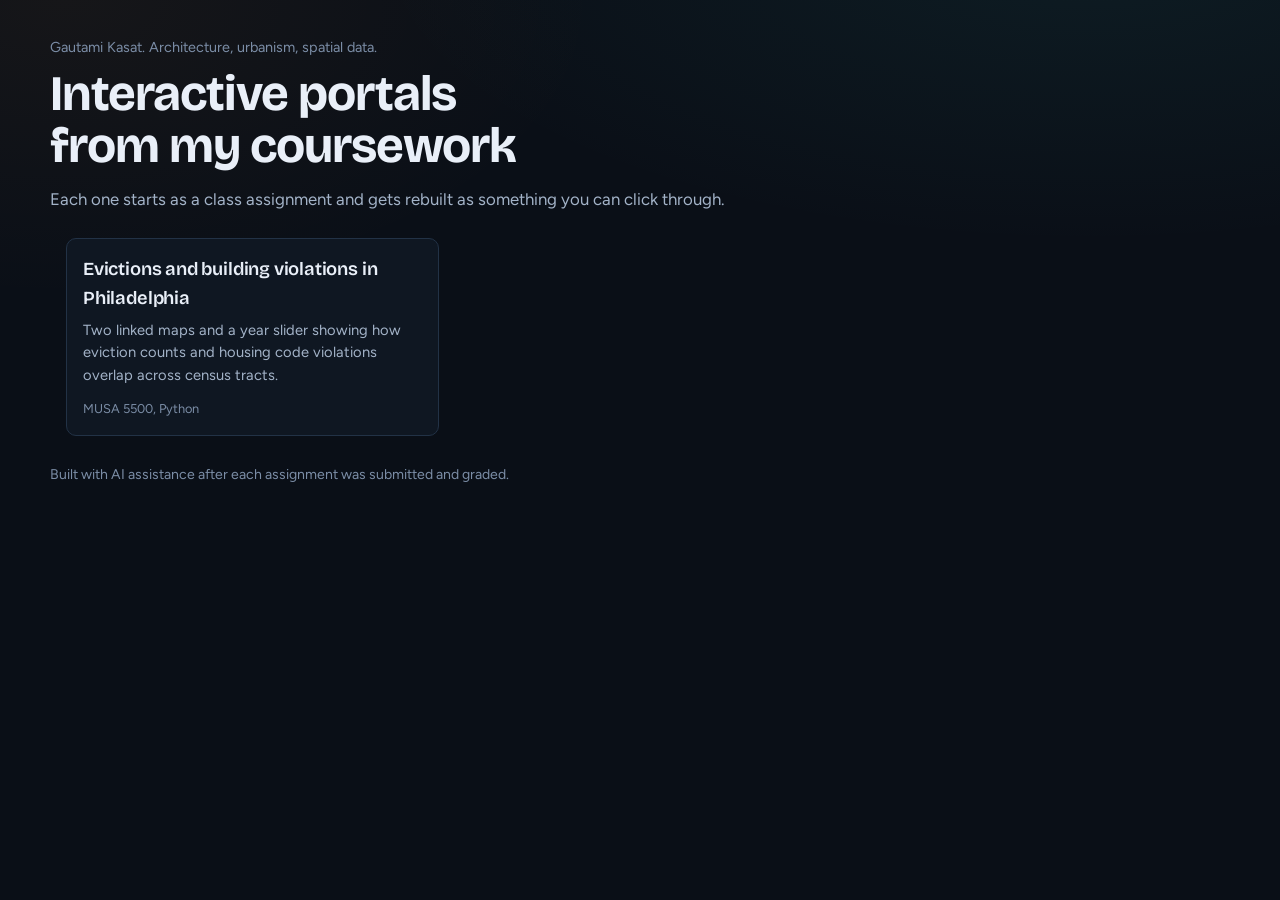
==== index.html @ 84458601 "Intinial trail" ====
<!doctype html>
<html lang="en">
<head>
<meta charset="utf-8">
<meta name="viewport" content="width=device-width, initial-scale=1">
<title>Gautami Kasat: Interactive Portals</title>
<meta name="description" content="Interactive maps and data stories from urban spatial analytics coursework at Penn.">
<link rel="preconnect" href="https://fonts.googleapis.com">
<link rel="preconnect" href="https://fonts.gstatic.com" crossorigin>
<link href="https://fonts.googleapis.com/css2?family=Bricolage+Grotesque:opsz,wght@12..96,500;12..96,600;12..96,700&family=Figtree:wght@400;500;600&display=swap" rel="stylesheet">
<link rel="stylesheet" href="assets/style.css">
<style>
  .list { display: grid; gap: 14px; grid-template-columns: repeat(auto-fill, minmax(300px, 1fr)); margin-top: 8px; }
  .card { display: block; text-decoration: none; color: inherit; transition: border-color 0.15s; }
  .card:hover { border-color: #3a5575; }
  .card h2 { margin-bottom: 6px; }
  .card p { margin: 0; color: var(--ink-2); font-size: 0.92rem; }
  .card .tags { margin-top: 12px; color: var(--muted); font-size: 0.8rem; }
</style>
</head>
<body>
<header class="site-head wrap">
  <p class="byline">Gautami Kasat. Architecture, urbanism, spatial data.</p>
  <h1>Interactive portals from my coursework</h1>
  <p class="lede">Each one starts as a class assignment and gets rebuilt as something you can click through.</p>
</header>
<main class="wrap">
  <div class="list">
    <a class="panel card" href="projects/musa-5500-python/assignment-3-evictions-ndvi/">
      <h2>Evictions and building violations in Philadelphia</h2>
      <p>Two linked maps and a year slider showing how eviction counts and housing code violations overlap across census tracts.</p>
      <div class="tags">MUSA 5500, Python</div>
    </a>
  </div>
</main>
<footer class="site-foot wrap"><p>Built with AI assistance after each assignment was submitted and graded.</p></footer>
</body>
</html>
---- assets/style.css ----
/* Shared look for every portal in this repo.
   Change a token here and all portals update together. */

:root {
  color-scheme: dark;
  --bg: #0a0f17;
  --panel: #0f1722;
  --panel-2: #142030;
  --line: #223246;
  --ink: #e9eff8;
  --ink-2: #a3b3c8;
  --muted: #7b8da6;
  --ev: #3fd0c9;      /* evictions hue */
  --vi: #f59a3b;      /* violations hue */
  --focus: #8ab4ff;
  --display: "Bricolage Grotesque", "Segoe UI", system-ui, sans-serif;
  --body: "Figtree", "Segoe UI", system-ui, sans-serif;
  --radius: 10px;
}

* { box-sizing: border-box; }

html { -webkit-text-size-adjust: 100%; }

body {
  margin: 0;
  background: var(--bg);
  color: var(--ink);
  font-family: var(--body);
  font-size: 16px;
  line-height: 1.55;
  background-image:
    radial-gradient(1200px 500px at 85% -10%, rgba(63, 208, 201, 0.07), transparent 60%),
    radial-gradient(900px 500px at 5% 0%, rgba(245, 154, 59, 0.05), transparent 60%);
  background-repeat: no-repeat;
}

a { color: var(--ev); text-underline-offset: 3px; }
a:hover { color: #9ff3ee; }

:focus-visible { outline: 2px solid var(--focus); outline-offset: 2px; border-radius: 4px; }

.wrap { max-width: 1180px; margin: 0 auto; padding: 0 16px; }

/* ---------- header ---------- */
.site-head { padding: 36px 0 18px; }
.site-head .byline { color: var(--muted); font-size: 0.9rem; margin: 0 0 10px; }
.site-head h1 {
  font-family: var(--display);
  font-weight: 700;
  font-size: clamp(1.9rem, 4.6vw, 3.1rem);
  line-height: 1.05;
  letter-spacing: -0.02em;
  margin: 0 0 14px;
  max-width: 18ch;
  text-wrap: balance;
}
.site-head .lede { color: var(--ink-2); max-width: 62ch; margin: 0; font-size: 1.05rem; }

/* ---------- panels ---------- */
.panel {
  background: var(--panel);
  border: 1px solid var(--line);
  border-radius: var(--radius);
  padding: 16px;
}
.panel h2 {
  font-family: var(--display);
  font-weight: 600;
  font-size: 1.15rem;
  margin: 0 0 2px;
  letter-spacing: -0.01em;
}
.panel .sub { color: var(--muted); font-size: 0.85rem; margin: 0 0 10px; }

/* ---------- tooltip ---------- */
.tip {
  position: fixed;
  z-index: 20;
  pointer-events: none;
  background: #0d1520ee;
  border: 1px solid #33496a;
  border-radius: 8px;
  padding: 9px 11px;
  font-size: 0.82rem;
  line-height: 1.45;
  max-width: 240px;
  box-shadow: 0 8px 28px rgba(0, 0, 0, 0.45);
  opacity: 0;
  transition: opacity 0.08s;
}
.tip.on { opacity: 1; }
.tip b { font-family: var(--display); font-weight: 600; font-size: 0.95rem; }
.tip .row { display: flex; justify-content: space-between; gap: 14px; }
.tip .row span:first-child { color: var(--ink-2); }
.tip .num { font-variant-numeric: tabular-nums; }

/* ---------- footer ---------- */
.site-foot { padding: 28px 0 56px; color: var(--muted); font-size: 0.88rem; }
.site-foot p { max-width: 78ch; margin: 0 0 10px; }

.sr-only {
  position: absolute; width: 1px; height: 1px; overflow: hidden;
  clip: rect(0 0 0 0); white-space: nowrap;
}

@media (prefers-reduced-motion: reduce) {
  * { transition: none !important; animation: none !important; }
}
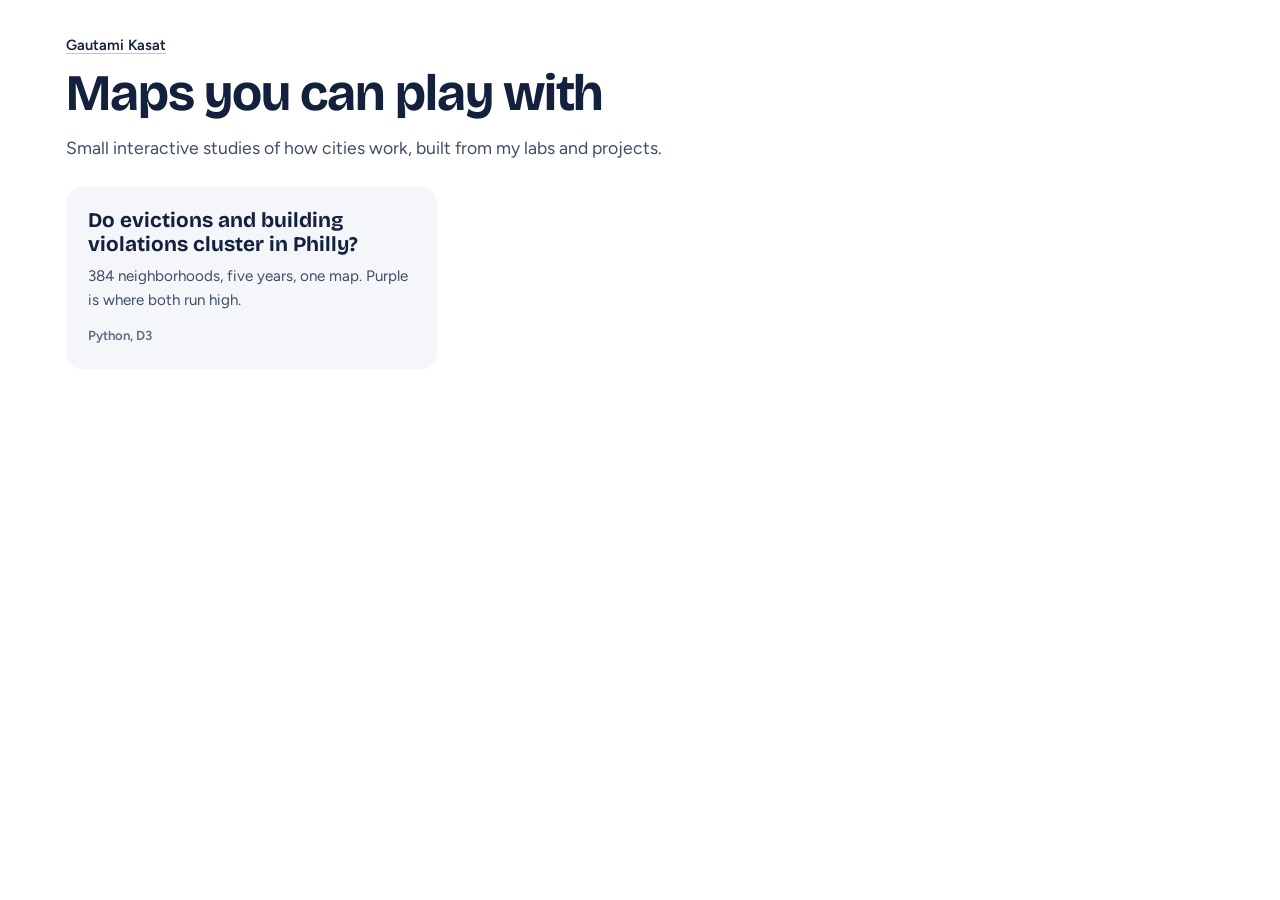
==== commit 8263353b: "Overlap map portal and reusable map-portal kit - New overlap study page for Assignment 3 (evictions " ====
--- a/index.html
+++ b/index.html
@@ -4,35 +4,35 @@
 <meta charset="utf-8">
 <meta name="viewport" content="width=device-width, initial-scale=1">
 <title>Gautami Kasat: Interactive Portals</title>
-<meta name="description" content="Interactive maps and data stories from urban spatial analytics coursework at Penn.">
+<meta name="description" content="Interactive maps and data stories from urban spatial analytics coursework and projects.">
 <link rel="preconnect" href="https://fonts.googleapis.com">
 <link rel="preconnect" href="https://fonts.gstatic.com" crossorigin>
-<link href="https://fonts.googleapis.com/css2?family=Bricolage+Grotesque:opsz,wght@12..96,500;12..96,600;12..96,700&family=Figtree:wght@400;500;600&display=swap" rel="stylesheet">
+<link href="https://fonts.googleapis.com/css2?family=Bricolage+Grotesque:opsz,wght@12..96,500;12..96,600;12..96,700&family=Figtree:wght@400;500;600;700&display=swap" rel="stylesheet">
 <link rel="stylesheet" href="assets/style.css">
 <style>
-  .list { display: grid; gap: 14px; grid-template-columns: repeat(auto-fill, minmax(300px, 1fr)); margin-top: 8px; }
-  .card { display: block; text-decoration: none; color: inherit; transition: border-color 0.15s; }
-  .card:hover { border-color: #3a5575; }
-  .card h2 { margin-bottom: 6px; }
-  .card p { margin: 0; color: var(--ink-2); font-size: 0.92rem; }
-  .card .tags { margin-top: 12px; color: var(--muted); font-size: 0.8rem; }
+  .site-head .byline a { color: var(--ink); font-weight: 600; text-decoration-color: var(--line-2); }
+  .list { display: grid; gap: 18px; grid-template-columns: repeat(auto-fill, minmax(300px, 1fr)); margin-top: 18px; padding-bottom: 60px; }
+  .card { display: block; text-decoration: none; color: inherit; background: var(--soft); border-radius: 16px; padding: 22px; transition: background 0.15s; }
+  .card:hover { background: #e9eef6; }
+  .card h2 { font-family: var(--display); font-weight: 700; font-size: 1.3rem; line-height: 1.15; margin: 0 0 8px; }
+  .card p { margin: 0; color: var(--ink-2); font-size: 0.95rem; }
+  .card .tags { margin-top: 14px; color: var(--muted); font-size: 0.82rem; font-weight: 600; }
 </style>
 </head>
 <body>
 <header class="site-head wrap">
-  <p class="byline">Gautami Kasat. Architecture, urbanism, spatial data.</p>
-  <h1>Interactive portals from my coursework</h1>
-  <p class="lede">Each one starts as a class assignment and gets rebuilt as something you can click through.</p>
+  <p class="byline"><a href="https://www.linkedin.com/in/gautamikasat" target="_blank" rel="noopener">Gautami Kasat</a></p>
+  <h1>Maps you can play with</h1>
+  <p class="lede">Small interactive studies of how cities work, built from my labs and projects.</p>
 </header>
 <main class="wrap">
   <div class="list">
-    <a class="panel card" href="projects/musa-5500-python/assignment-3-evictions-ndvi/">
-      <h2>Evictions and building violations in Philadelphia</h2>
-      <p>Two linked maps and a year slider showing how eviction counts and housing code violations overlap across census tracts.</p>
-      <div class="tags">MUSA 5500, Python</div>
+    <a class="card" href="projects/musa-5500-python/assignment-3-evictions-ndvi/overlap/">
+      <h2>Do evictions and building violations cluster in Philly?</h2>
+      <p>384 neighborhoods, five years, one map. Purple is where both run high.</p>
+      <div class="tags">Python, D3</div>
     </a>
   </div>
 </main>
-<footer class="site-foot wrap"><p>Built with AI assistance after each assignment was submitted and graded.</p></footer>
 </body>
 </html>
--- a/assets/style.css
+++ b/assets/style.css
@@ -1,25 +1,29 @@
 /* Shared look for every portal in this repo.
-   Change a token here and all portals update together. */
+   Light, paper-white. Change a token here and all portals update together. */
 
 :root {
-  color-scheme: dark;
-  --bg: #0a0f17;
-  --panel: #0f1722;
-  --panel-2: #142030;
-  --line: #223246;
-  --ink: #e9eff8;
-  --ink-2: #a3b3c8;
-  --muted: #7b8da6;
-  --ev: #3fd0c9;      /* evictions hue */
-  --vi: #f59a3b;      /* violations hue */
-  --focus: #8ab4ff;
+  color-scheme: light;
+  --bg: #ffffff;
+  --soft: #f4f6fa;
+  --card: #ffffff;
+  --line: #d9e0ea;
+  --line-2: #bcc7d6;
+  --ink: #14213d;        /* text and buttons */
+  --ink-2: #3f4e66;
+  --muted: #5b6a81;
+  --ev: #2f6fb5;         /* evictions (blue) */
+  --ev-soft: #6fa8dc;
+  --vi: #d9631c;         /* violations (orange) */
+  --vi-soft: #f2a35c;
+  --both: #5a1a63;       /* high on both (plum) */
+  --none: #dfe5ee;
+  --focus: #1a6bff;
   --display: "Bricolage Grotesque", "Segoe UI", system-ui, sans-serif;
   --body: "Figtree", "Segoe UI", system-ui, sans-serif;
-  --radius: 10px;
+  --radius: 12px;
 }
 
 * { box-sizing: border-box; }
-
 html { -webkit-text-size-adjust: 100%; }
 
 body {
@@ -29,80 +33,103 @@
   font-family: var(--body);
   font-size: 16px;
   line-height: 1.55;
-  background-image:
-    radial-gradient(1200px 500px at 85% -10%, rgba(63, 208, 201, 0.07), transparent 60%),
-    radial-gradient(900px 500px at 5% 0%, rgba(245, 154, 59, 0.05), transparent 60%);
-  background-repeat: no-repeat;
 }
 
 a { color: var(--ev); text-underline-offset: 3px; }
-a:hover { color: #9ff3ee; }
+a:hover { color: var(--ink); }
 
-:focus-visible { outline: 2px solid var(--focus); outline-offset: 2px; border-radius: 4px; }
+:focus-visible { outline: 3px solid var(--focus); outline-offset: 2px; border-radius: 6px; }
 
-.wrap { max-width: 1180px; margin: 0 auto; padding: 0 16px; }
+.wrap {
+  max-width: 1180px;
+  margin: 0 auto;
+  padding-left: max(16px, env(safe-area-inset-left, 0px));
+  padding-right: max(16px, env(safe-area-inset-right, 0px));
+}
 
 /* ---------- header ---------- */
-.site-head { padding: 36px 0 18px; }
-.site-head .byline { color: var(--muted); font-size: 0.9rem; margin: 0 0 10px; }
+.site-head { padding-top: 34px; padding-bottom: 8px; }
+.site-head .byline { color: var(--muted); font-size: 0.92rem; margin: 0 0 10px; }
 .site-head h1 {
   font-family: var(--display);
   font-weight: 700;
-  font-size: clamp(1.9rem, 4.6vw, 3.1rem);
-  line-height: 1.05;
+  font-size: clamp(2rem, 4.8vw, 3.2rem);
+  line-height: 1.04;
   letter-spacing: -0.02em;
   margin: 0 0 14px;
-  max-width: 18ch;
+  max-width: 20ch;
   text-wrap: balance;
 }
-.site-head .lede { color: var(--ink-2); max-width: 62ch; margin: 0; font-size: 1.05rem; }
+.site-head .lede { color: var(--ink-2); max-width: 60ch; margin: 0; font-size: 1.1rem; }
 
-/* ---------- panels ---------- */
+.key { display: flex; flex-wrap: wrap; gap: 8px 20px; margin: 16px 0 0; font-size: 0.92rem; color: var(--ink-2); font-weight: 500; }
+.key span.sw, .sw { display: inline-block; width: 14px; height: 14px; border-radius: 4px; vertical-align: -2px; margin-right: 7px; }
+.sw.ev { background: var(--ev); }
+.sw.vi { background: var(--vi); }
+.sw.both { background: var(--both); }
+
+/* ---------- panels and buttons ---------- */
 .panel {
-  background: var(--panel);
-  border: 1px solid var(--line);
+  background: var(--card);
+  border: 1.5px solid var(--line);
   border-radius: var(--radius);
-  padding: 16px;
+  padding: 18px;
 }
 .panel h2 {
   font-family: var(--display);
   font-weight: 600;
-  font-size: 1.15rem;
+  font-size: 1.2rem;
   margin: 0 0 2px;
   letter-spacing: -0.01em;
 }
-.panel .sub { color: var(--muted); font-size: 0.85rem; margin: 0 0 10px; }
+.panel .sub { color: var(--muted); font-size: 0.88rem; margin: 0 0 12px; }
+
+.btn {
+  font: inherit; font-weight: 600; font-size: 0.98rem;
+  min-height: 46px; padding: 0 20px;
+  display: inline-flex; align-items: center; justify-content: center; gap: 9px;
+  border: 2px solid var(--ink); border-radius: 12px;
+  background: #fff; color: var(--ink); cursor: pointer;
+  transition: transform 0.08s, box-shadow 0.12s, background 0.12s;
+}
+.btn:hover { box-shadow: 0 3px 0 var(--ink); transform: translateY(-1px); }
+.btn:active { transform: none; box-shadow: none; }
+.btn.primary { background: var(--ink); color: #fff; }
+.btn.primary:hover { background: #22345c; }
+.btn.small { min-height: 36px; padding: 0 14px; font-size: 0.86rem; border-radius: 9px; }
+.btn svg { width: 18px; height: 18px; flex: none; }
+
+.seg { display: inline-flex; flex-wrap: wrap; border: 2px solid var(--ink); border-radius: 13px; overflow: hidden; background: #fff; }
+.seg input { position: absolute; opacity: 0; pointer-events: none; }
+.seg label {
+  display: flex; align-items: center; gap: 8px; min-height: 44px; padding: 0 16px;
+  font-weight: 600; font-size: 0.95rem; color: var(--ink); cursor: pointer; user-select: none;
+  border-right: 2px solid var(--ink); transition: background 0.1s;
+}
+.seg label:last-of-type { border-right: 0; }
+.seg label:hover { background: #e9effa; }
+.seg input:checked + label { background: var(--ink); color: #fff; }
+.seg input:focus-visible + label { outline: 3px solid var(--focus); outline-offset: -3px; }
+.seg label svg { width: 18px; height: 18px; flex: none; }
 
 /* ---------- tooltip ---------- */
 .tip {
-  position: fixed;
-  z-index: 20;
-  pointer-events: none;
-  background: #0d1520ee;
-  border: 1px solid #33496a;
-  border-radius: 8px;
-  padding: 9px 11px;
-  font-size: 0.82rem;
-  line-height: 1.45;
-  max-width: 240px;
-  box-shadow: 0 8px 28px rgba(0, 0, 0, 0.45);
-  opacity: 0;
-  transition: opacity 0.08s;
+  position: fixed; z-index: 30; pointer-events: none;
+  background: #fff; color: var(--ink);
+  border: 1.5px solid var(--ink); border-radius: 10px;
+  padding: 9px 12px; font-size: 0.86rem; line-height: 1.45; max-width: 240px;
+  box-shadow: 0 10px 28px rgba(20, 33, 61, 0.22);
+  opacity: 0; transition: opacity 0.08s;
 }
 .tip.on { opacity: 1; }
-.tip b { font-family: var(--display); font-weight: 600; font-size: 0.95rem; }
-.tip .row { display: flex; justify-content: space-between; gap: 14px; }
+.tip b { font-family: var(--display); font-weight: 600; font-size: 1rem; }
+.tip .row { display: flex; justify-content: space-between; gap: 16px; }
 .tip .row span:first-child { color: var(--ink-2); }
-.tip .num { font-variant-numeric: tabular-nums; }
+.tip .num { font-variant-numeric: tabular-nums; font-weight: 600; }
 
 /* ---------- footer ---------- */
-.site-foot { padding: 28px 0 56px; color: var(--muted); font-size: 0.88rem; }
+.site-foot { padding-top: 30px; padding-bottom: 56px; color: var(--muted); font-size: 0.9rem; }
 .site-foot p { max-width: 78ch; margin: 0 0 10px; }
-
-.sr-only {
-  position: absolute; width: 1px; height: 1px; overflow: hidden;
-  clip: rect(0 0 0 0); white-space: nowrap;
-}
 
 @media (prefers-reduced-motion: reduce) {
   * { transition: none !important; animation: none !important; }
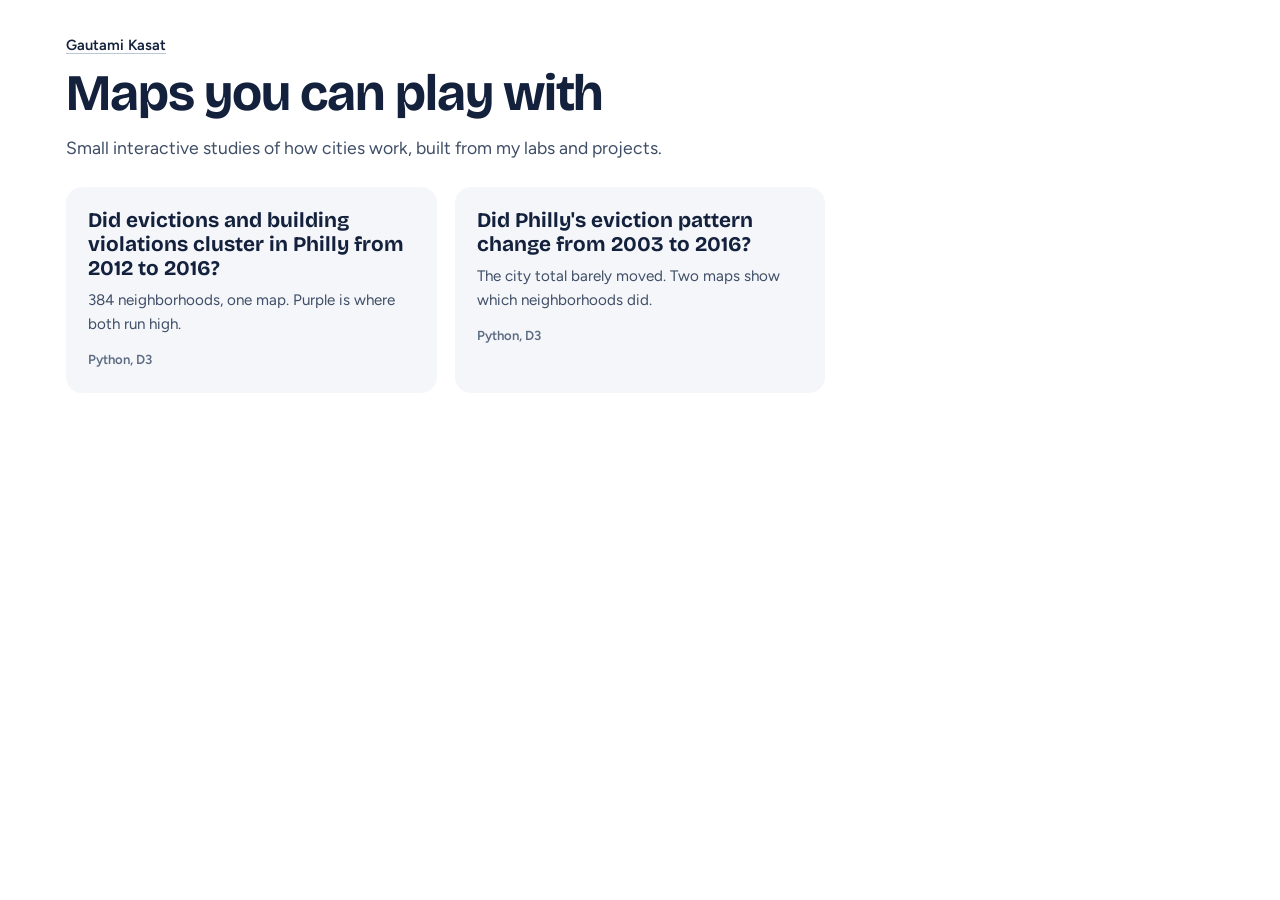
==== commit 6766011c: "Flatten the repo and publish the eviction patterns portal - portals/: every published page as one HT" ====
--- a/index.html
+++ b/index.html
@@ -27,9 +27,14 @@
 </header>
 <main class="wrap">
   <div class="list">
-    <a class="card" href="projects/musa-5500-python/assignment-3-evictions-ndvi/overlap/">
-      <h2>Do evictions and building violations cluster in Philly?</h2>
-      <p>384 neighborhoods, five years, one map. Purple is where both run high.</p>
+    <a class="card" href="portals/evictions-and-violations-2012-2016.html">
+      <h2>Did evictions and building violations cluster in Philly from 2012 to 2016?</h2>
+      <p>384 neighborhoods, one map. Purple is where both run high.</p>
+      <div class="tags">Python, D3</div>
+    </a>
+    <a class="card" href="portals/eviction-patterns-2003-2016.html">
+      <h2>Did Philly's eviction pattern change from 2003 to 2016?</h2>
+      <p>The city total barely moved. Two maps show which neighborhoods did.</p>
       <div class="tags">Python, D3</div>
     </a>
   </div>
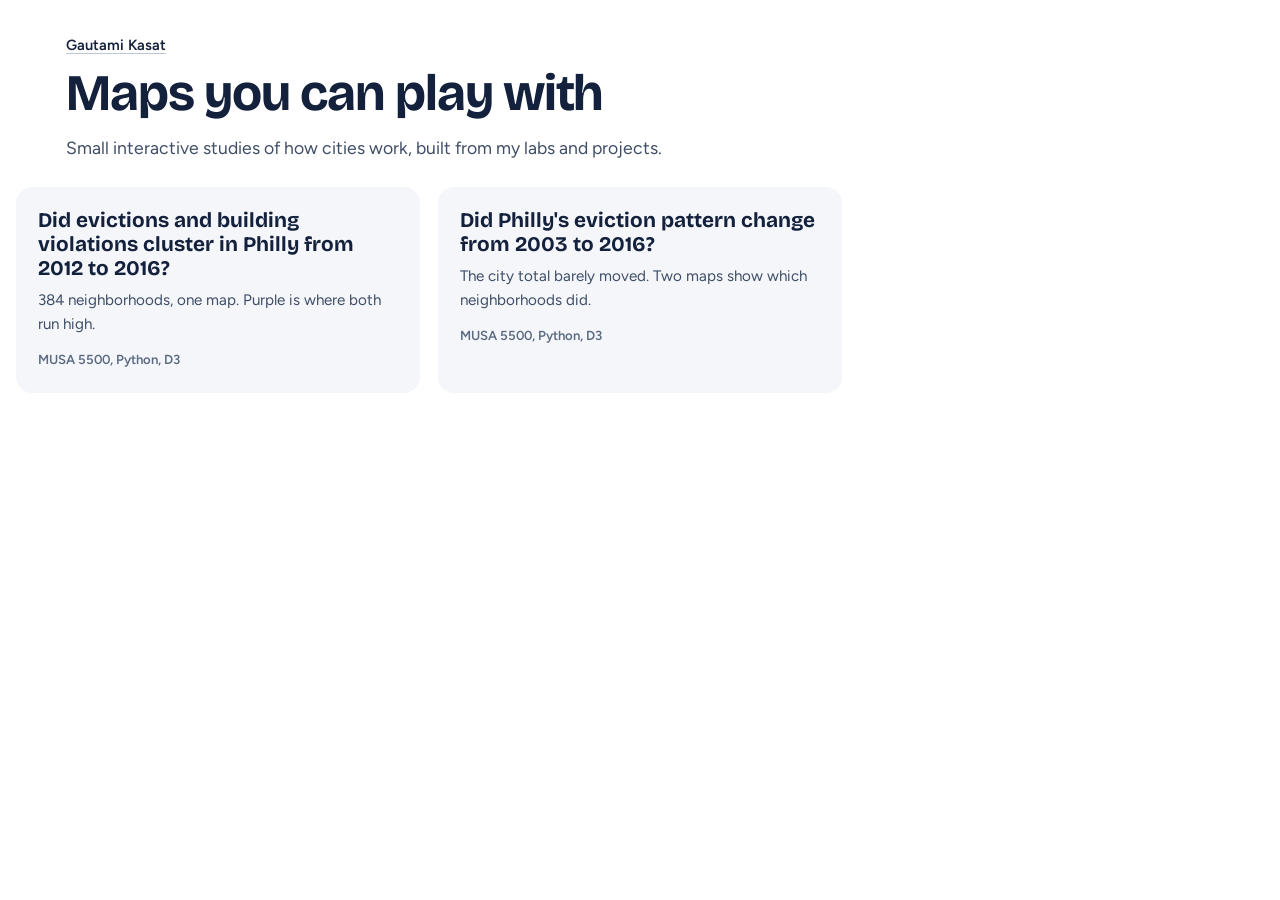
==== commit fd53006e: "Reorganize: numbered self-contained projects and master templates - projects/01-evictions-violations" ====
--- a/index.html
+++ b/index.html
@@ -8,7 +8,7 @@
 <link rel="preconnect" href="https://fonts.googleapis.com">
 <link rel="preconnect" href="https://fonts.gstatic.com" crossorigin>
 <link href="https://fonts.googleapis.com/css2?family=Bricolage+Grotesque:opsz,wght@12..96,500;12..96,600;12..96,700&family=Figtree:wght@400;500;600;700&display=swap" rel="stylesheet">
-<link rel="stylesheet" href="assets/style.css">
+<link rel="stylesheet" href="templates/overlap-map/style.css">
 <style>
   .site-head .byline a { color: var(--ink); font-weight: 600; text-decoration-color: var(--line-2); }
   .list { display: grid; gap: 18px; grid-template-columns: repeat(auto-fill, minmax(300px, 1fr)); margin-top: 18px; padding-bottom: 60px; }
@@ -27,15 +27,15 @@
 </header>
 <main class="wrap">
   <div class="list">
-    <a class="card" href="portals/evictions-and-violations-2012-2016.html">
+    <a class="card" href="projects/01-evictions-violations-2012-2016/">
       <h2>Did evictions and building violations cluster in Philly from 2012 to 2016?</h2>
       <p>384 neighborhoods, one map. Purple is where both run high.</p>
-      <div class="tags">Python, D3</div>
+      <div class="tags">MUSA 5500, Python, D3</div>
     </a>
-    <a class="card" href="portals/eviction-patterns-2003-2016.html">
+    <a class="card" href="projects/02-eviction-patterns-2003-2016/">
       <h2>Did Philly's eviction pattern change from 2003 to 2016?</h2>
       <p>The city total barely moved. Two maps show which neighborhoods did.</p>
-      <div class="tags">Python, D3</div>
+      <div class="tags">MUSA 5500, Python, D3</div>
     </a>
   </div>
 </main>
--- a/templates/overlap-map/style.css
+++ b/templates/overlap-map/style.css
@@ -0,0 +1,308 @@
+/* How the page looks. Fonts and colors first, then the layout of the map page. */
+
+/* Shared look for every portal in this repo.
+   Light, paper-white. Change a token here and all portals update together. */
+
+:root {
+  color-scheme: light;
+  --bg: #ffffff;
+  --soft: #f4f6fa;
+  --card: #ffffff;
+  --line: #d9e0ea;
+  --line-2: #bcc7d6;
+  --ink: #14213d;        /* text and buttons */
+  --ink-2: #3f4e66;
+  --muted: #5b6a81;
+  --ev: #2f6fb5;         /* evictions (blue) */
+  --ev-soft: #6fa8dc;
+  --vi: #d9631c;         /* violations (orange) */
+  --vi-soft: #f2a35c;
+  --both: #5a1a63;       /* high on both (plum) */
+  --none: #dfe5ee;
+  --focus: #1a6bff;
+  --display: "Bricolage Grotesque", "Segoe UI", system-ui, sans-serif;
+  --body: "Figtree", "Segoe UI", system-ui, sans-serif;
+  --radius: 12px;
+}
+
+* { box-sizing: border-box; }
+html { -webkit-text-size-adjust: 100%; }
+
+body {
+  margin: 0;
+  background: var(--bg);
+  color: var(--ink);
+  font-family: var(--body);
+  font-size: 16px;
+  line-height: 1.55;
+}
+
+a { color: var(--ev); text-underline-offset: 3px; }
+a:hover { color: var(--ink); }
+
+:focus-visible { outline: 3px solid var(--focus); outline-offset: 2px; border-radius: 6px; }
+
+.wrap {
+  max-width: 1180px;
+  margin: 0 auto;
+  padding-left: max(16px, env(safe-area-inset-left, 0px));
+  padding-right: max(16px, env(safe-area-inset-right, 0px));
+}
+
+/* ---------- header ---------- */
+.site-head { padding-top: 34px; padding-bottom: 8px; }
+.site-head .byline { color: var(--muted); font-size: 0.92rem; margin: 0 0 10px; }
+.site-head h1 {
+  font-family: var(--display);
+  font-weight: 700;
+  font-size: clamp(2rem, 4.8vw, 3.2rem);
+  line-height: 1.04;
+  letter-spacing: -0.02em;
+  margin: 0 0 14px;
+  max-width: 20ch;
+  text-wrap: balance;
+}
+.site-head .lede { color: var(--ink-2); max-width: 60ch; margin: 0; font-size: 1.1rem; }
+
+.key { display: flex; flex-wrap: wrap; gap: 8px 20px; margin: 16px 0 0; font-size: 0.92rem; color: var(--ink-2); font-weight: 500; }
+.key span.sw, .sw { display: inline-block; width: 14px; height: 14px; border-radius: 4px; vertical-align: -2px; margin-right: 7px; }
+.sw.ev { background: var(--ev); }
+.sw.vi { background: var(--vi); }
+.sw.both { background: var(--both); }
+
+/* ---------- panels and buttons ---------- */
+.panel {
+  background: var(--card);
+  border: 1.5px solid var(--line);
+  border-radius: var(--radius);
+  padding: 18px;
+}
+.panel h2 {
+  font-family: var(--display);
+  font-weight: 600;
+  font-size: 1.2rem;
+  margin: 0 0 2px;
+  letter-spacing: -0.01em;
+}
+.panel .sub { color: var(--muted); font-size: 0.88rem; margin: 0 0 12px; }
+
+.btn {
+  font: inherit; font-weight: 600; font-size: 0.98rem;
+  min-height: 46px; padding: 0 20px;
+  display: inline-flex; align-items: center; justify-content: center; gap: 9px;
+  border: 2px solid var(--ink); border-radius: 12px;
+  background: #fff; color: var(--ink); cursor: pointer;
+  transition: transform 0.08s, box-shadow 0.12s, background 0.12s;
+}
+.btn:hover { box-shadow: 0 3px 0 var(--ink); transform: translateY(-1px); }
+.btn:active { transform: none; box-shadow: none; }
+.btn.primary { background: var(--ink); color: #fff; }
+.btn.primary:hover { background: #22345c; }
+.btn.small { min-height: 36px; padding: 0 14px; font-size: 0.86rem; border-radius: 9px; }
+.btn svg { width: 18px; height: 18px; flex: none; }
+
+.seg { display: inline-flex; flex-wrap: wrap; border: 2px solid var(--ink); border-radius: 13px; overflow: hidden; background: #fff; }
+.seg input { position: absolute; opacity: 0; pointer-events: none; }
+.seg label {
+  display: flex; align-items: center; gap: 8px; min-height: 44px; padding: 0 16px;
+  font-weight: 600; font-size: 0.95rem; color: var(--ink); cursor: pointer; user-select: none;
+  border-right: 2px solid var(--ink); transition: background 0.1s;
+}
+.seg label:last-of-type { border-right: 0; }
+.seg label:hover { background: #e9effa; }
+.seg input:checked + label { background: var(--ink); color: #fff; }
+.seg input:focus-visible + label { outline: 3px solid var(--focus); outline-offset: -3px; }
+.seg label svg { width: 18px; height: 18px; flex: none; }
+
+/* ---------- tooltip ---------- */
+.tip {
+  position: fixed; z-index: 30; pointer-events: none;
+  background: #fff; color: var(--ink);
+  border: 1.5px solid var(--ink); border-radius: 10px;
+  padding: 9px 12px; font-size: 0.86rem; line-height: 1.45; max-width: 240px;
+  box-shadow: 0 10px 28px rgba(20, 33, 61, 0.22);
+  opacity: 0; transition: opacity 0.08s;
+}
+.tip.on { opacity: 1; }
+.tip b { font-family: var(--display); font-weight: 600; font-size: 1rem; }
+.tip .row { display: flex; justify-content: space-between; gap: 16px; }
+.tip .row span:first-child { color: var(--ink-2); }
+.tip .num { font-variant-numeric: tabular-nums; font-weight: 600; }
+
+/* ---------- footer ---------- */
+.site-foot { padding-top: 30px; padding-bottom: 56px; color: var(--muted); font-size: 0.9rem; }
+.site-foot p { max-width: 78ch; margin: 0 0 10px; }
+
+@media (prefers-reduced-motion: reduce) {
+  * { transition: none !important; animation: none !important; }
+}
+
+
+/* Gautami's map-portal kit: shared layout for every "overlap" portal.
+   Layout: short title, then the map as a full-width hero with soft controls in the side rails
+   (periods + B groups on the left, selected place + 2x2 legend on the right), then "the test"
+   (scatter + trend line with the big numbers beside it), then "How it was made".
+   Borders are rare on purpose: only the selected-place card has one.
+   Colors and fonts are defined at the top of this file. */
+
+.top { padding-top: 28px; }
+.top.wrap, main.wrap, .made.wrap { max-width: 1340px; }
+.top .me { margin: 0 0 14px; font-size: 0.95rem; font-weight: 600; }
+.top .me a { color: var(--ink); text-decoration-color: var(--line-2); }
+.top h1 { font-family: var(--display); font-weight: 700; letter-spacing: -0.02em; font-size: clamp(2rem, 4.4vw, 3.2rem); line-height: 1.04; margin: 0; max-width: 22ch; text-wrap: balance; }
+.top .lede { margin: 12px 0 0; font-size: 1.12rem; color: var(--ink-2); max-width: 60ch; }
+
+.k { display: block; font-size: 0.78rem; font-weight: 700; letter-spacing: 0.04em; color: var(--muted); margin-bottom: 10px; }
+.note { margin: 12px 0 0; font-size: 0.82rem; color: var(--muted); line-height: 1.45; max-width: 30ch; }
+
+/* ---------- hero band: rail | map | rail ---------- */
+.band { margin-top: 14px; padding-left: max(16px, env(safe-area-inset-left, 0px)); padding-right: max(16px, env(safe-area-inset-right, 0px)); }
+.band-in { max-width: 1308px; margin: 0 auto; display: grid; grid-template-columns: 236px minmax(0, 1fr) 270px; gap: 28px; align-items: stretch; }
+.rail { display: flex; flex-direction: column; gap: 40px; padding-top: 8px; padding-bottom: 8px; min-width: 0; }
+.rail.right { justify-content: space-between; }
+.empty { margin: 0; font-size: 0.95rem; color: var(--muted); max-width: 26ch; }
+.mapwrap { position: relative; min-width: 0; }
+.mapbox { position: relative; aspect-ratio: 600 / 640; height: min(88vh, 900px); width: auto; max-width: 100%; margin: 0 auto; touch-action: pan-y; }
+.mapbox svg { position: absolute; inset: 0; width: 100%; height: 100%; display: block; }
+.tract { stroke: #fff; stroke-width: 0.7; transition: fill 0.35s, opacity 0.25s; cursor: pointer; }
+.hl { fill: none; stroke: var(--ink); stroke-width: 2.6; pointer-events: none; stroke-linejoin: round; }
+.pinp { fill: none; stroke: var(--ink); stroke-width: 3.6; stroke-dasharray: 7 4; pointer-events: none; stroke-linejoin: round; }
+.tapchip { position: absolute; left: 50%; top: 6px; transform: translateX(-50%); z-index: 2; pointer-events: none; background: var(--ink); color: #fff; font-weight: 600; font-size: 0.85rem; padding: 7px 14px; border-radius: 99px; transition: opacity 0.4s; white-space: nowrap; }
+.tapchip.gone { opacity: 0; }
+
+/* years: a soft vertical rail, only the chosen year is filled */
+.yearhead { display: flex; align-items: center; gap: 12px; margin-bottom: 10px; }
+.yearhead .k { margin: 0; }
+.playbtn { width: 38px; height: 38px; border-radius: 50%; border: 0; background: var(--ink); color: #fff; display: grid; place-items: center; cursor: pointer; transition: background 0.15s, transform 0.08s; }
+.playbtn:hover { background: #22345c; transform: scale(1.05); }
+.playbtn svg { width: 18px; height: 18px; }
+.playbtn[aria-pressed="true"] { background: var(--both); }
+.years { display: flex; flex-direction: column; align-items: flex-start; gap: 2px; }
+.years input { position: absolute; opacity: 0; pointer-events: none; }
+.years label { padding: 7px 14px; border-radius: 99px; font-weight: 600; font-size: 1rem; color: var(--muted); cursor: pointer; user-select: none; transition: background 0.15s, color 0.15s; font-variant-numeric: tabular-nums; }
+.years label:hover { color: var(--ink); background: var(--soft); }
+.years input:checked + label { background: var(--ink); color: #fff; }
+.years input:focus-visible + label { outline: 3px solid var(--focus); outline-offset: 2px; }
+
+/* legend: a 2 x 2 square that explains the colors */
+.biv { display: grid; grid-template-columns: 22px auto; grid-template-rows: auto 20px; gap: 6px; width: max-content; }
+.biv .ylab { grid-row: 1; grid-column: 1; writing-mode: vertical-rl; transform: rotate(180deg); font-size: 0.78rem; font-weight: 600; color: var(--ink-2); text-align: center; }
+.biv .xlab { grid-row: 2; grid-column: 2; font-size: 0.78rem; font-weight: 600; color: var(--ink-2); text-align: center; }
+.biv .grid { grid-row: 1; grid-column: 2; display: grid; grid-template-columns: 70px 70px; grid-template-rows: 70px 70px; gap: 4px; }
+.cell { border: 0; border-radius: 10px; cursor: default; display: flex; flex-direction: column; justify-content: flex-end; align-items: flex-start; padding: 7px 8px; font: inherit; text-align: left; transition: transform 0.12s; }
+.cell:hover, .cell:focus-visible { transform: scale(1.06); }
+.cell b { font-family: var(--display); font-weight: 700; font-size: 1.15rem; line-height: 1; font-variant-numeric: tabular-nums; }
+.cell span { font-size: 0.68rem; font-weight: 600; line-height: 1.15; margin-top: 2px; }
+.cell.dark { color: #fff; }
+.cell.light { color: var(--ink); }
+.ramp { width: 220px; }
+.ramp .rname { display: block; font-size: 0.85rem; font-weight: 600; color: var(--ink-2); margin-bottom: 6px; }
+.ramp .rbar { height: 12px; border-radius: 6px; }
+.ramp .rnum { display: flex; justify-content: space-between; font-size: 0.78rem; color: var(--muted); margin-top: 4px; font-variant-numeric: tabular-nums; }
+
+/* violations: soft chips, the chosen one is tinted */
+.chips { display: grid; gap: 4px; }
+.chip {
+  display: grid; grid-template-columns: 18px minmax(0, 1fr) auto; align-items: center; gap: 8px;
+  width: 100%; text-align: left; font: inherit; color: var(--ink-2); background: transparent; border: 0; border-radius: 99px;
+  padding: 7px 12px; cursor: pointer; transition: background 0.15s, color 0.15s;
+}
+.chip:hover { background: var(--soft); color: var(--ink); }
+.chip svg { width: 17px; height: 17px; display: block; }
+.chip .nm { font-weight: 600; font-size: 0.86rem; white-space: nowrap; overflow: hidden; text-overflow: ellipsis; }
+.chip .r { font-family: var(--display); font-weight: 700; font-size: 0.86rem; font-variant-numeric: tabular-nums; color: var(--muted); }
+.chip[aria-pressed="true"] { background: #f1e5f3; color: var(--both); }
+.chip[aria-pressed="true"] .r { color: var(--both); }
+
+/* the one bordered thing: tract pop-up */
+.pop { position: relative; width: 100%; background: #fff; border: 1.5px solid var(--ink); border-radius: 14px; padding: 14px; box-shadow: 0 14px 34px rgba(20, 33, 61, 0.2); }
+.pop[hidden] { display: none; }
+.pop .x { position: absolute; right: 8px; top: 8px; width: 32px; height: 32px; border-radius: 50%; border: 0; background: var(--soft); color: var(--ink); font-size: 1.1rem; font-weight: 700; cursor: pointer; line-height: 1; }
+.pop .x:hover { background: #e6ebf3; }
+.pinned { font-family: var(--body); font-size: 0.7rem; font-weight: 600; background: var(--ink); color: #fff; border-radius: 99px; padding: 3px 8px; vertical-align: 4px; margin-left: 4px; }
+.tname { font-family: var(--display); font-weight: 700; font-size: 1.35rem; line-height: 1.1; margin: 0 36px 0 0; }
+.verdict { display: inline-block; margin: 8px 0 10px; padding: 4px 11px; border-radius: 99px; font-weight: 600; font-size: 0.82rem; }
+.verdict.c3 { background: #f1e5f3; color: var(--both); }
+.verdict.c1 { background: #e3effa; color: #1c4f86; }
+.verdict.c2 { background: #fdeede; color: #8f3d0c; }
+.verdict.c0 { background: var(--soft); color: var(--ink-2); }
+.meter { margin-bottom: 10px; }
+.meter .mr { display: flex; justify-content: space-between; align-items: baseline; font-weight: 600; font-size: 0.9rem; }
+.meter .mr b { font-family: var(--display); font-size: 1.2rem; font-variant-numeric: tabular-nums; }
+.mbar { height: 8px; background: var(--none); border-radius: 4px; margin: 3px 0 2px; position: relative; }
+.mbar i { position: absolute; left: 0; top: 0; bottom: 0; border-radius: 4px; min-width: 3px; }
+.meter small { color: var(--muted); font-size: 0.78rem; }
+.ctxl { margin: 4px 0 0; display: grid; font-size: 0.85rem; }
+.ctxl div { display: flex; justify-content: space-between; padding: 4px 0; }
+.ctxl dt { color: var(--ink-2); }
+.ctxl dd { margin: 0; font-weight: 600; font-variant-numeric: tabular-nums; }
+
+/* ---------- the test: regression with the numbers beside it ---------- */
+.test { margin-top: 64px; display: grid; grid-template-columns: minmax(0, 1.55fr) minmax(0, 1fr); gap: 48px; align-items: start; }
+.test h2 { font-family: var(--display); font-weight: 700; font-size: 1.8rem; letter-spacing: -0.01em; margin: 0 0 2px; }
+.test .sub { color: var(--muted); font-size: 0.95rem; margin: 0 0 10px; }
+.scatter svg { display: block; width: 100%; height: auto; }
+.scatter .axis text { fill: var(--muted); font-size: 11px; font-family: var(--body); }
+.scatter .axis path, .scatter .axis line { stroke: var(--line-2); }
+.scatter .axis-title { fill: var(--ink-2); font-size: 12px; font-weight: 600; font-family: var(--body); }
+.scatter .grid line { stroke: #edf1f6; }
+.scatter .grid path { display: none; }
+.dot { stroke: #fff; stroke-width: 1; transition: cx 0.3s, cy 0.3s, fill 0.2s; cursor: pointer; }
+.qlabel { font-size: 12px; font-weight: 700; font-family: var(--body); }
+.fitlabel { font-size: 12px; font-weight: 600; fill: var(--ink-2); font-family: var(--body); }
+.nums { display: grid; gap: 30px; padding-top: 64px; }
+.num b { display: block; font-family: var(--display); font-weight: 700; font-size: 3.2rem; line-height: 1; letter-spacing: -0.03em; font-variant-numeric: tabular-nums; }
+.num > span { display: block; margin-top: 6px; color: var(--ink-2); font-size: 1rem; max-width: 34ch; }
+.ybars { display: grid; grid-template-columns: repeat(5, 1fr); gap: 10px; align-items: end; height: 84px; max-width: 300px; }
+.ybars div { display: flex; flex-direction: column; justify-content: flex-end; align-items: center; height: 100%; gap: 4px; }
+.ybars i { width: 100%; max-width: 30px; background: var(--line-2); border-radius: 5px 5px 0 0; display: block; transition: height 0.3s, background 0.2s; }
+.ybars i.on { background: var(--both); }
+.ybars span { font-size: 0.75rem; color: var(--muted); font-variant-numeric: tabular-nums; }
+.ybars em { font-style: normal; font-size: 0.75rem; font-weight: 600; font-variant-numeric: tabular-nums; }
+
+/* ---------- how it was made ---------- */
+.made { margin-top: 64px; padding-bottom: 56px; }
+.made h2 { font-family: var(--display); font-weight: 600; font-size: 1.15rem; margin: 0 0 12px; }
+.toolrow { display: flex; flex-wrap: wrap; align-items: center; gap: 6px; margin-bottom: 8px; }
+.toolrow .k { margin: 0; letter-spacing: 0; font-size: 0.82rem; font-weight: 600; width: 72px; flex: none; }
+.tool { font-size: 0.86rem; font-weight: 600; padding: 5px 12px; border-radius: 99px; background: var(--soft); color: var(--ink); }
+.made .fine { margin: 14px 0 0; font-size: 0.86rem; color: var(--muted); max-width: 80ch; }
+.made .links { margin: 10px 0 0; display: flex; flex-wrap: wrap; gap: 8px 22px; font-weight: 600; font-size: 0.95rem; }
+
+/* ---------- smaller screens: rails move above and below the map ---------- */
+@media (max-width: 1150px) {
+  .band-in { grid-template-columns: 1fr 1fr; gap: 20px 28px; }
+  .mapwrap { grid-column: 1 / -1; grid-row: 1; }
+  .mapbox { height: auto; width: 100%; max-width: 760px; }
+  .rail.left { grid-row: 2; }
+  .rail.right { grid-row: 2; justify-content: flex-start; }
+  .years { flex-direction: row; flex-wrap: wrap; }
+  .years label { margin-left: 0; }
+  .yearhead { max-width: none; justify-content: flex-start; gap: 14px; }
+  .test { grid-template-columns: 1fr; }
+  .nums { padding-top: 0; grid-template-columns: 1fr 1fr; }
+}
+@media (max-width: 700px) {
+  .band-in { grid-template-columns: 1fr; }
+  .rail.left, .rail.right { grid-row: auto; }
+  .rail { gap: 28px; }
+  .nums { grid-template-columns: 1fr; }
+  .pop { box-shadow: none; }
+  .tapchip { font-size: 0.8rem; }
+  .toolrow .k { width: 100%; }
+}
+
+/* ---------- side-by-side mode: two linked maps in the hero band ---------- */
+.sidemaps { display: grid; grid-template-columns: 1fr 1fr; gap: 24px; align-items: start; }
+.sidemap { margin: 0; min-width: 0; }
+.sidemap h3 { font-family: var(--display); font-weight: 600; font-size: 1.1rem; margin: 0 0 8px; display: flex; align-items: center; gap: 9px; }
+.sidemap h3 i { width: 12px; height: 12px; border-radius: 3px; display: inline-block; flex: none; }
+.sidemap .mapbox { height: auto; width: 100%; max-width: 100%; }
+.sidemap .ramp { width: 100%; max-width: 260px; margin-top: 8px; }
+@media (max-width: 700px) { .sidemaps { grid-template-columns: 1fr; } }
+
+/* optional context chart in the left rail (config.trend) */
+.trend { display: flex; align-items: flex-end; gap: 3px; height: 70px; max-width: 220px; }
+.trend div { flex: 1; height: 100%; display: flex; align-items: flex-end; }
+.trend i { display: block; width: 100%; border-radius: 3px 3px 0 0; }
+.trendx { display: flex; justify-content: space-between; max-width: 220px; font-size: 0.75rem; color: var(--muted); margin-top: 4px; font-variant-numeric: tabular-nums; }
